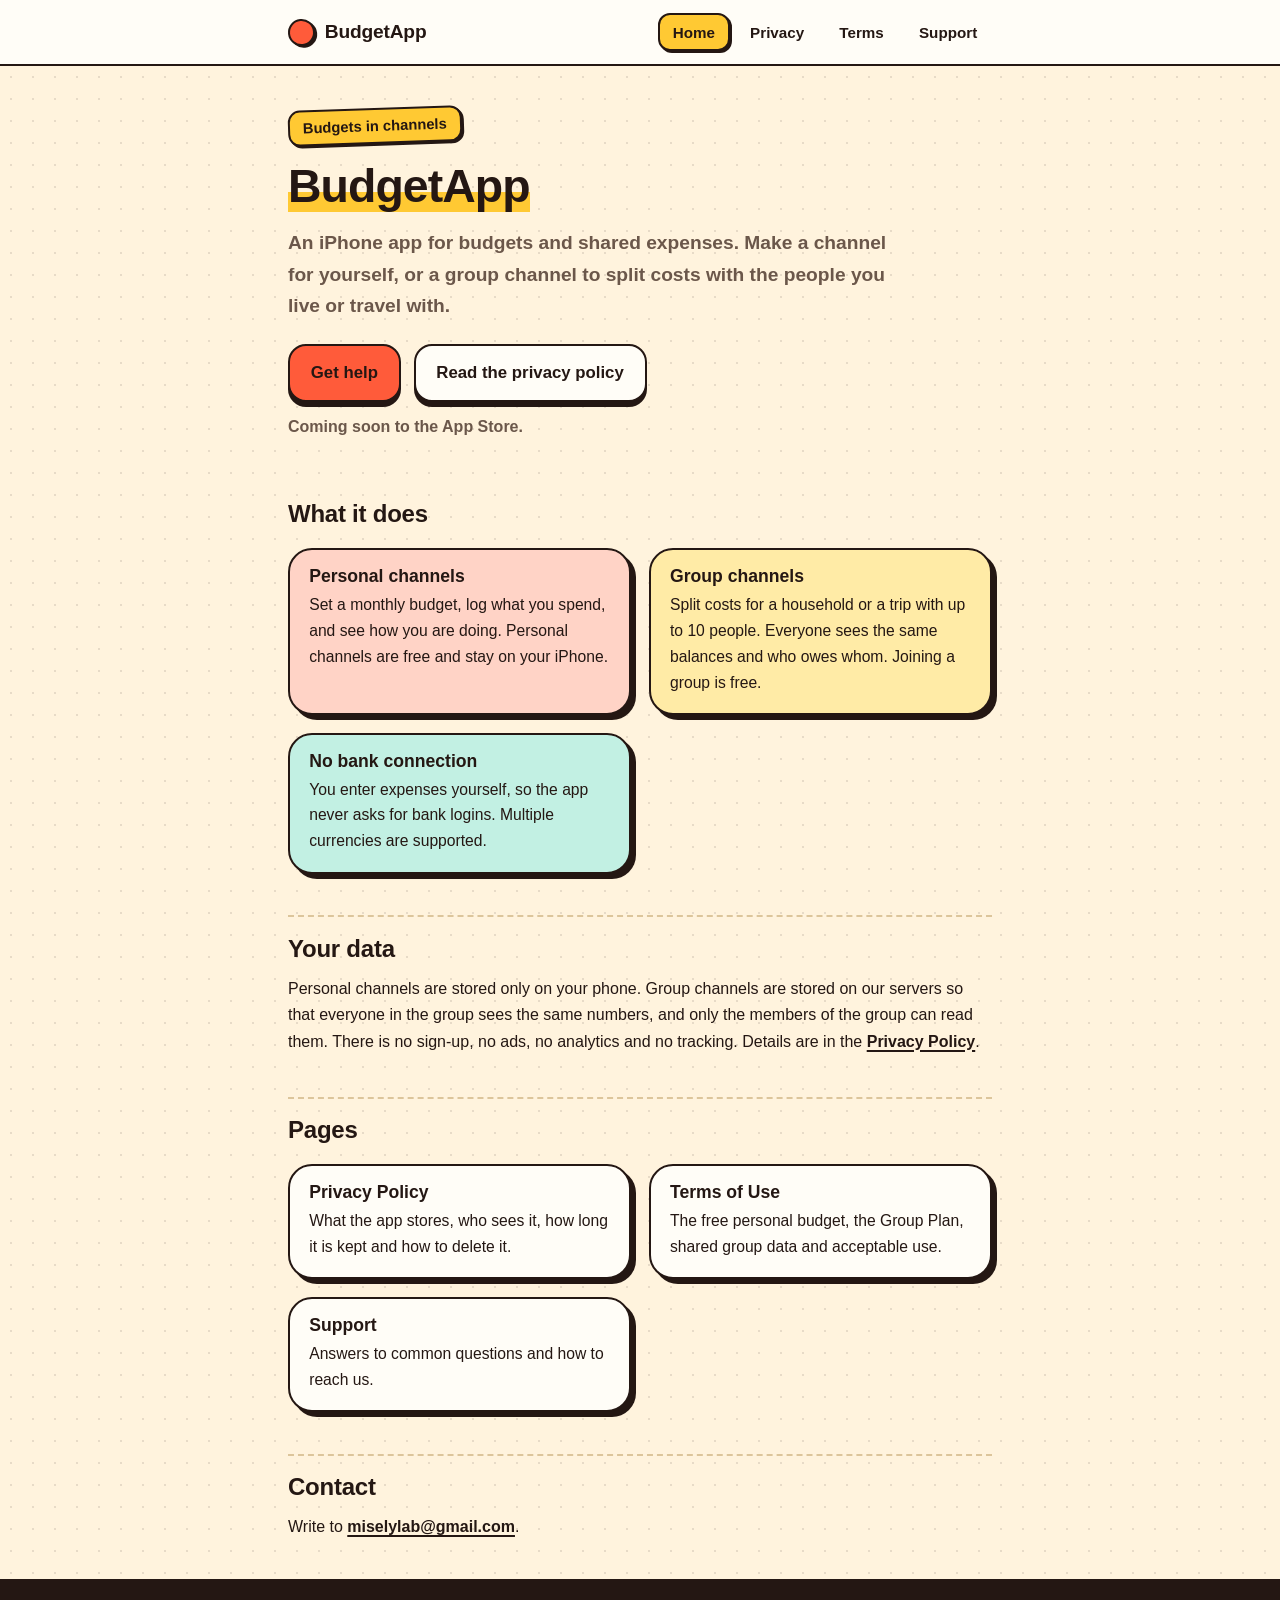
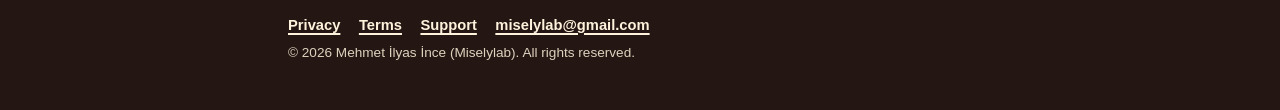
==== index.html @ 2c56e833 "Gizlilik politikasi, kullanim sartlari, destek ve ana sayfa (Ingilizce) Co-Authored-By: Claude Opus " ====
<!doctype html>
<html lang="en">
<head>
  <meta charset="utf-8">
  <meta name="viewport" content="width=device-width, initial-scale=1">
  <title>BudgetApp</title>
  <meta name="description" content="BudgetApp is an iPhone budget and expense tracker. Keep personal budgets private on your phone, or split costs in a group. No bank connection, no ads, no tracking.">
  <meta name="color-scheme" content="light">
  <meta name="theme-color" content="#FFF3DD">
  <link rel="canonical" href="https://inceilyas.github.io/budgetplanning-site/">
  <link rel="alternate" hreflang="en" href="https://inceilyas.github.io/budgetplanning-site/">
  <link rel="alternate" hreflang="x-default" href="https://inceilyas.github.io/budgetplanning-site/">
  <link rel="icon" type="image/svg+xml" href="assets/favicon.svg">
  <link rel="stylesheet" href="assets/style.css">
</head>
<body data-page="index">
  <a class="skip" href="#main">Skip to content</a>
  <header class="site-header">
    <div class="wrap bar">
      <a class="brand" href="index.html"><span class="mark" aria-hidden="true"></span>BudgetApp</a>
      <nav aria-label="Main menu">
        <a href="index.html" aria-current="page">Home</a>
        <a href="privacy.html">Privacy</a>
        <a href="terms.html">Terms</a>
        <a href="support.html">Support</a>
      </nav>
      <details class="langmenu">
        <summary class="lang" aria-label="Language: English">English</summary>
        <ul class="lang-list">
          <li><a href="index.html" hreflang="en" lang="en" aria-current="true">English</a></li>
        </ul>
      </details>
    </div>
  </header>
  <main id="main" class="wrap">
<section class="hero">
  <p class="tag">Budgets in channels</p>
  <h1><span>BudgetApp</span></h1>
  <p class="lead">An iPhone app for budgets and shared expenses. Make a channel for yourself, or a group channel to split costs with the people you live or travel with.</p>
  <p class="actions"><a class="btn" href="support.html">Get help</a> <a class="btn btn-quiet" href="privacy.html">Read the privacy policy</a></p>
  <p class="store">Coming soon to the App Store.</p>
</section>

<h2>What it does</h2>
<ul class="grid">
  <li class="card c-tomato"><h3>Personal channels</h3><p>Set a monthly budget, log what you spend, and see how you are doing. Personal channels are free and stay on your iPhone.</p></li>
  <li class="card c-sun"><h3>Group channels</h3><p>Split costs for a household or a trip with up to 10 people. Everyone sees the same balances and who owes whom. Joining a group is free.</p></li>
  <li class="card c-teal"><h3>No bank connection</h3><p>You enter expenses yourself, so the app never asks for bank logins. Multiple currencies are supported.</p></li>
</ul>

<h2>Your data</h2>
<p>Personal channels are stored only on your phone. Group channels are stored on our servers so that everyone in the group sees the same numbers, and only the members of the group can read them. There is no sign-up, no ads, no analytics and no tracking. Details are in the <a href="privacy.html">Privacy Policy</a>.</p>

<h2>Pages</h2>
<ul class="grid">
  <li class="card"><h3><a href="privacy.html">Privacy Policy</a></h3><p>What the app stores, who sees it, how long it is kept and how to delete it.</p></li>
  <li class="card"><h3><a href="terms.html">Terms of Use</a></h3><p>The free personal budget, the Group Plan, shared group data and acceptable use.</p></li>
  <li class="card"><h3><a href="support.html">Support</a></h3><p>Answers to common questions and how to reach us.</p></li>
</ul>

<h2>Contact</h2>
<p>Write to <a href="mailto:miselylab@gmail.com">miselylab@gmail.com</a>.</p>
  </main>
  <footer class="site-footer">
    <div class="wrap">
      <nav class="footer-langs-wrap" aria-label="Language">
        <ul class="lang-list footer-langs">
          <li><a href="index.html" hreflang="en" lang="en" aria-current="true">English</a></li>
        </ul>
      </nav>
      <p class="links"><a href="privacy.html">Privacy</a> <a href="terms.html">Terms</a> <a href="support.html">Support</a> <a href="mailto:miselylab@gmail.com">miselylab@gmail.com</a></p>
      <p class="small">&copy; 2026 Mehmet İlyas İnce (Miselylab). All rights reserved.</p>
    </div>
  </footer>
</body>
</html>
---- assets/style.css ----
/* B3 Sticker palette from the app (design/b3-sistem.md): cream ground, ink outlines, hard offset shadows, tomato accent.
   System fonts only. No external resources. */
:root {
  --bg: #FFF3DD;          /* cream page background */
  --surface: #FFFDF7;     /* cards and fields */
  --sand: #F7E3BE;        /* quiet fills */
  --hairline: #DCC59B;    /* thin dividers */
  --ink: #241713;         /* text, outlines, hard shadows */
  --ink-2: #6B574A;       /* secondary text (6.2:1 on cream) */
  --tomato: #FF5B3A;      /* accent: fills and decoration. Not used for text: 2.8:1 on cream */
  --tomato-tint: #FFD3C6;
  --sun: #FFC933;
  --sun-tint: #FFEBA6;
  --teal: #17B196;
  --teal-tint: #C2F0E3;
  --line: 2.5px;
  color-scheme: light;
}
* { box-sizing: border-box; }
html { -webkit-text-size-adjust: 100%; scroll-behavior: smooth; }
body {
  margin: 0;
  background-color: var(--bg);
  background-image: radial-gradient(rgba(36, 23, 19, .11) 1.3px, transparent 1.4px);
  background-size: 22px 22px;
  color: var(--ink);
  font: 1rem/1.65 ui-rounded, "SF Pro Rounded", -apple-system, BlinkMacSystemFont, "SF Pro Text", "Segoe UI", Roboto, "Helvetica Neue", Arial, sans-serif;
}
.wrap { width: 100%; max-width: 46rem; margin: 0 auto; padding-left: 16px; padding-right: 16px; }

/* Links: ink with an underline (tomato fails 4.5:1 on cream). Hover adds a sun highlight. */
a { color: var(--ink); font-weight: 600; text-decoration: underline; text-decoration-thickness: 2px; text-underline-offset: .18em; overflow-wrap: anywhere; }
a:hover { background: var(--sun); text-decoration-thickness: 3px; }
a:focus-visible, .table-wrap:focus-visible, summary:focus-visible { outline: 3px solid var(--ink); outline-offset: 3px; border-radius: 6px; box-shadow: 0 0 0 6px var(--sun); }

.skip { position: absolute; left: -999px; top: 0; background: var(--sun); color: var(--ink); border: var(--line) solid var(--ink); border-radius: 12px; padding: .6rem 1rem; z-index: 10; font-weight: 800; text-decoration: none; }
.skip:focus { left: 8px; top: 8px; }

/* Header */
.site-header { border-bottom: var(--line) solid var(--ink); background: var(--surface); }
.bar { display: flex; flex-wrap: wrap; align-items: center; gap: .4rem 1rem; padding-top: .8rem; padding-bottom: .8rem; }
.brand { display: inline-flex; align-items: center; gap: .6rem; color: var(--ink); font-size: 1.2rem; font-weight: 800; letter-spacing: -.01em; text-decoration: none; margin-right: auto; }
.brand:hover { background: none; }
.mark { width: 1.7rem; height: 1.7rem; flex: none; border: var(--line) solid var(--ink); border-radius: 50%; background: var(--tomato); box-shadow: 2px 2px 0 var(--ink); transform: rotate(-6deg); }
nav { display: flex; flex-wrap: wrap; gap: .35rem; }
.site-header nav a { color: var(--ink); text-decoration: none; padding: .3rem .8rem; border: 2px solid transparent; border-radius: 12px; font-size: .95rem; font-weight: 700; }
.site-header nav a:hover { background: var(--sun-tint); border-color: var(--ink); }
.site-header nav a[aria-current="page"] { background: var(--sun); border-color: var(--ink); box-shadow: 2px 2px 0 var(--ink); }

/* Page body: legal pages sit on a sticker card, the home page on the dotted ground */
main.wrap { margin: 1.6rem auto 2.4rem; padding: 1.6rem 1.2rem 2rem; background: var(--surface); border: var(--line) solid var(--ink); border-radius: 24px; box-shadow: 5px 5px 0 var(--ink); width: calc(100% - 32px); max-width: 46rem; }
body[data-page="index"] main.wrap { background: none; border: 0; box-shadow: none; border-radius: 0; padding: 0 16px; width: 100%; margin-top: 2rem; }
h1, h2, h3 { line-height: 1.2; }
h1 { font-weight: 800; font-size: clamp(2rem, 8vw, 2.9rem); letter-spacing: -.02em; margin: 0 0 .8rem; overflow-wrap: anywhere; }
h1 span, main > h1 { background: linear-gradient(transparent 62%, var(--sun) 62%); -webkit-box-decoration-break: clone; box-decoration-break: clone; }
h2 { font-size: 1.5rem; font-weight: 800; letter-spacing: -.01em; margin: 2.6rem 0 .6rem; padding-top: 1.1rem; border-top: 2px dashed var(--hairline); scroll-margin-top: 1rem; }
h3 { font-size: 1.1rem; font-weight: 800; margin: 1.6rem 0 .3rem; }
h2:first-child, .hero + h2, .toc + h2, .note + h2 { border-top: 0; padding-top: 0; }
p, ul, ol { margin: .75rem 0; }
ul, ol { padding-left: 1.3rem; }
li { margin: .35rem 0; }
li::marker { color: var(--ink); font-weight: 800; }
strong { font-weight: 800; }
.lead { font-size: 1.2rem; font-weight: 600; color: var(--ink-2); max-width: 38rem; }
.meta { display: inline-block; margin: .2rem 0 .6rem; padding: .25rem .8rem; background: var(--surface); border: var(--line) solid var(--ink); border-radius: 12px; box-shadow: 2px 2px 0 var(--ink); font-size: .92rem; font-weight: 700; color: var(--ink); transform: rotate(-1.5deg); }
.hero { padding: .6rem 0 .4rem; }
.tag { display: inline-block; margin: 0 0 .9rem; padding: .25rem .8rem; background: var(--sun); border: var(--line) solid var(--ink); border-radius: 12px; box-shadow: 2px 2px 0 var(--ink); font-size: .92rem; font-weight: 800; transform: rotate(-2deg); }
.store { font-weight: 700; color: var(--ink-2); }

/* Buttons */
.actions { display: flex; flex-wrap: wrap; gap: .8rem; margin: 1.4rem 0 .6rem; }
.btn { display: inline-block; padding: .8rem 1.3rem; background: var(--tomato); border: var(--line) solid var(--ink); border-radius: 18px; box-shadow: 0 5px 0 var(--ink); color: var(--ink); font-size: 1.05rem; font-weight: 800; text-decoration: none; }
.btn:hover { background: var(--tomato); text-decoration: none; transform: translateY(2px); box-shadow: 0 3px 0 var(--ink); }
.btn-quiet { background: var(--surface); }
.btn-quiet:hover { background: var(--sun-tint); }

/* Cards */
.grid { display: grid; grid-template-columns: repeat(auto-fit, minmax(14rem, 1fr)); gap: 1.1rem; margin: 1.2rem 0 1.6rem; padding: 0; list-style: none; }
.card { position: relative; background: var(--surface); border: var(--line) solid var(--ink); border-radius: 24px; box-shadow: 5px 5px 0 var(--ink); padding: 1rem 1.2rem 1.1rem; margin: 0; }
.card.c-tomato { background: var(--tomato-tint); }
.card.c-sun { background: var(--sun-tint); }
.card.c-teal { background: var(--teal-tint); }
.card h3 { margin-top: 0; }
.card p { margin: .3rem 0 0; font-size: .98rem; }
.card h3 a { text-decoration: none; }
.card h3 a::after { content: ""; position: absolute; inset: 0; border-radius: 24px; }
.card h3 a:hover { background: none; text-decoration: underline; text-decoration-thickness: 3px; }
.card:hover { background: var(--sun-tint); }
.card:focus-within { outline: 3px solid var(--ink); outline-offset: 3px; }
.card h3 a:focus-visible { outline: none; box-shadow: none; }

.toc { display: block; background: var(--sand); border: var(--line) solid var(--ink); border-radius: 16px; box-shadow: 3px 3px 0 var(--ink); padding: .8rem 1.2rem; margin: 1.4rem 0; }
.toc ol { columns: 2 14rem; margin: .3rem 0; }
.toc a { font-weight: 600; }

/* Tables */
.table-wrap { overflow-x: auto; margin: 1rem 0; border: var(--line) solid var(--ink); border-radius: 16px; background: var(--surface); }
table { border-collapse: collapse; width: 100%; min-width: 34rem; font-size: .95rem; }
th, td { text-align: left; vertical-align: top; padding: .65rem .85rem; border-bottom: 2px solid var(--hairline); }
th { background: var(--sand); font-weight: 800; border-bottom: var(--line) solid var(--ink); }
tr:last-child td { border-bottom: 0; }
td:first-child { font-weight: 700; }

code { font: .92em ui-monospace, SFMono-Regular, Menlo, monospace; background: var(--sand); padding: .1em .35em; border-radius: 6px; }

/* Footer */
.site-footer { background: var(--ink); color: var(--bg); font-size: .92rem; padding: 1.8rem 0 2.6rem; }
.site-footer p { margin: .3rem 0; }
.site-footer a { color: var(--bg); }
.site-footer a:hover { background: var(--tomato); color: var(--ink); }
.site-footer a:focus-visible { outline-color: var(--sun); box-shadow: none; }
.site-footer .links a { margin-right: .9rem; }
.site-footer .small { font-size: .85rem; opacity: .85; }

/* Language switcher: <details> menu, no JavaScript. Full list repeated in the footer. Hidden while only one language is published. */
.langmenu { position: relative; }
.langmenu summary { list-style: none; cursor: pointer; color: var(--ink); background: var(--surface); padding: .3rem .8rem; border: 2px solid var(--ink); border-radius: 12px; font-size: .95rem; font-weight: 700; }
.langmenu summary::-webkit-details-marker { display: none; }
.langmenu summary::after { content: ""; display: inline-block; width: .4em; height: .4em; margin-left: .5em; border-right: 2px solid currentColor; border-bottom: 2px solid currentColor; transform: translateY(-.15em) rotate(45deg); }
.langmenu[open] summary, .langmenu summary:hover { background: var(--sun); }
.langmenu[open] summary::after { transform: translateY(.05em) rotate(225deg); }
.langmenu .lang-list { position: absolute; right: 0; top: calc(100% + .4rem); z-index: 10; min-width: 12rem; max-height: min(70vh, 26rem); overflow-y: auto; margin: 0; padding: .3rem; list-style: none; background: var(--surface); border: var(--line) solid var(--ink); border-radius: 16px; box-shadow: 4px 4px 0 var(--ink); }
.lang-list li { margin: 0; }
.lang-list a { display: block; padding: .5rem .7rem; border-radius: 10px; text-decoration: none; font-size: .95rem; }
.lang-list a:hover { background: var(--sun-tint); }
.lang-list a[aria-current="true"] { background: var(--sun); box-shadow: inset 3px 0 0 var(--ink); }
.footer-langs-wrap { margin: .2rem 0 .9rem; }
.footer-langs { display: flex; flex-wrap: wrap; gap: .4rem; padding: 0; margin: 0; list-style: none; }
.footer-langs a { display: inline-block; padding: .3rem .7rem; border: 2px solid var(--bg); border-radius: 10px; text-decoration: none; }
.footer-langs a[aria-current="true"] { background: var(--bg); color: var(--ink); }
/* One published language: no switcher */
.langmenu:not(:has(li + li)), .footer-langs-wrap:not(:has(li + li)) { display: none; }

/* Legal translation note */
.note { background: var(--sun-tint); border: var(--line) solid var(--ink); border-radius: 16px; box-shadow: 3px 3px 0 var(--ink); padding: .1rem 1rem; margin: 1.2rem 0; font-size: .95rem; }

@media (max-width: 40rem) {
  main.wrap { padding-left: 1rem; padding-right: 1rem; border-radius: 20px; box-shadow: 4px 4px 0 var(--ink); }
  body[data-page="index"] main.wrap { padding-left: 16px; padding-right: 16px; border-radius: 0; box-shadow: none; }
  .langmenu { position: static; }
  .langmenu .lang-list { left: 16px; right: 16px; top: 100%; min-width: 0; display: grid; grid-template-columns: 1fr 1fr; gap: .1rem .4rem; }
  .bar { position: relative; }
  .btn { width: 100%; text-align: center; }
}
@media (prefers-reduced-motion: reduce) { html { scroll-behavior: auto; } .btn:hover { transform: none; } }
@media print {
  .site-header, .skip, .toc, .langmenu, .footer-langs-wrap { display: none; }
  body, .site-footer, main { background: #fff; color: #000; box-shadow: none; border: 0; }
  .site-footer a, a { color: #000; }
  h2 { border-top: 0; }
}
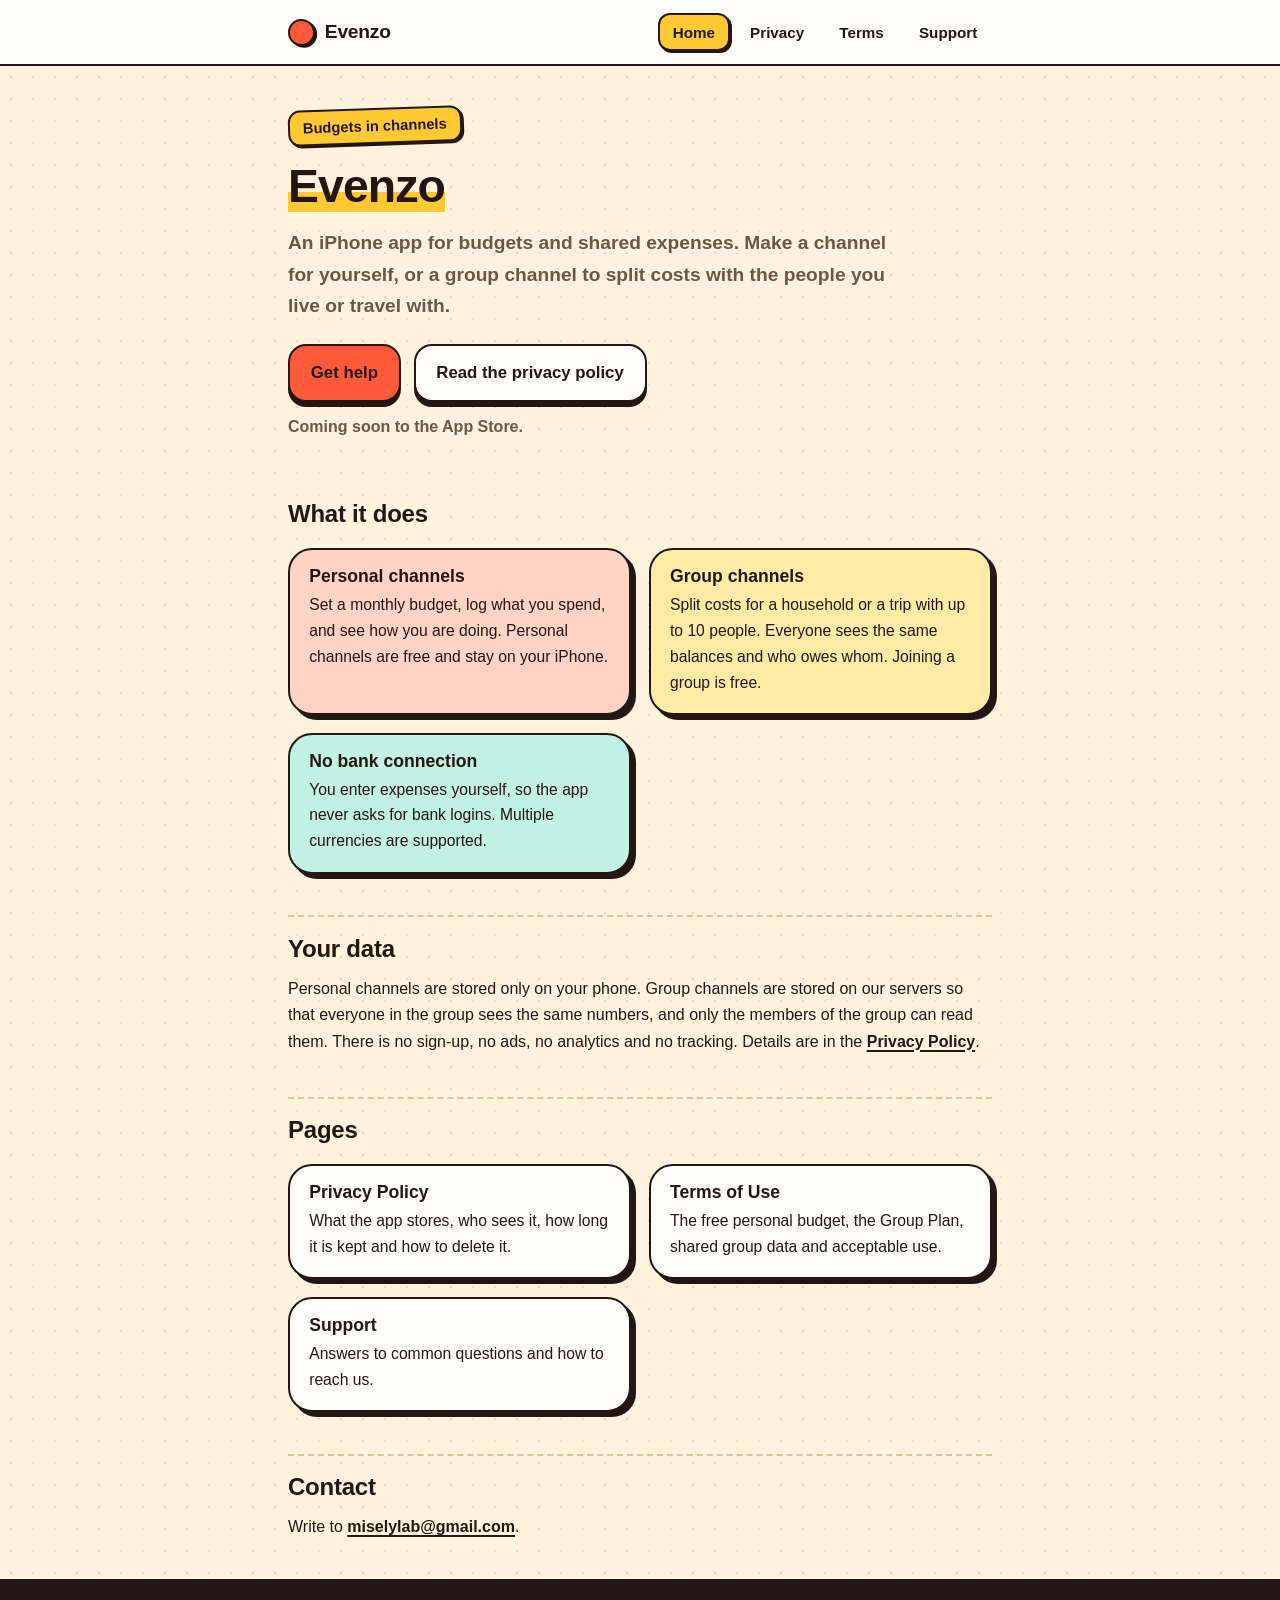
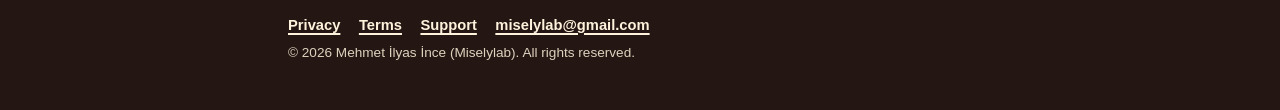
==== commit e838367d: "Ad Evenzo, adres evenzo-site Co-Authored-By: Claude Opus 5.5 <noreply@anthropic.com>" ====
--- a/index.html
+++ b/index.html
@@ -3,13 +3,13 @@
 <head>
   <meta charset="utf-8">
   <meta name="viewport" content="width=device-width, initial-scale=1">
-  <title>BudgetApp</title>
-  <meta name="description" content="BudgetApp is an iPhone budget and expense tracker. Keep personal budgets private on your phone, or split costs in a group. No bank connection, no ads, no tracking.">
+  <title>Evenzo</title>
+  <meta name="description" content="Evenzo is an iPhone budget and expense tracker. Keep personal budgets private on your phone, or split costs in a group. No bank connection, no ads, no tracking.">
   <meta name="color-scheme" content="light">
   <meta name="theme-color" content="#FFF3DD">
-  <link rel="canonical" href="https://inceilyas.github.io/budgetplanning-site/">
-  <link rel="alternate" hreflang="en" href="https://inceilyas.github.io/budgetplanning-site/">
-  <link rel="alternate" hreflang="x-default" href="https://inceilyas.github.io/budgetplanning-site/">
+  <link rel="canonical" href="https://inceilyas.github.io/evenzo-site/">
+  <link rel="alternate" hreflang="en" href="https://inceilyas.github.io/evenzo-site/">
+  <link rel="alternate" hreflang="x-default" href="https://inceilyas.github.io/evenzo-site/">
   <link rel="icon" type="image/svg+xml" href="assets/favicon.svg">
   <link rel="stylesheet" href="assets/style.css">
 </head>
@@ -17,7 +17,7 @@
   <a class="skip" href="#main">Skip to content</a>
   <header class="site-header">
     <div class="wrap bar">
-      <a class="brand" href="index.html"><span class="mark" aria-hidden="true"></span>BudgetApp</a>
+      <a class="brand" href="index.html"><span class="mark" aria-hidden="true"></span>Evenzo</a>
       <nav aria-label="Main menu">
         <a href="index.html" aria-current="page">Home</a>
         <a href="privacy.html">Privacy</a>
@@ -35,7 +35,7 @@
   <main id="main" class="wrap">
 <section class="hero">
   <p class="tag">Budgets in channels</p>
-  <h1><span>BudgetApp</span></h1>
+  <h1><span>Evenzo</span></h1>
   <p class="lead">An iPhone app for budgets and shared expenses. Make a channel for yourself, or a group channel to split costs with the people you live or travel with.</p>
   <p class="actions"><a class="btn" href="support.html">Get help</a> <a class="btn btn-quiet" href="privacy.html">Read the privacy policy</a></p>
   <p class="store">Coming soon to the App Store.</p>
